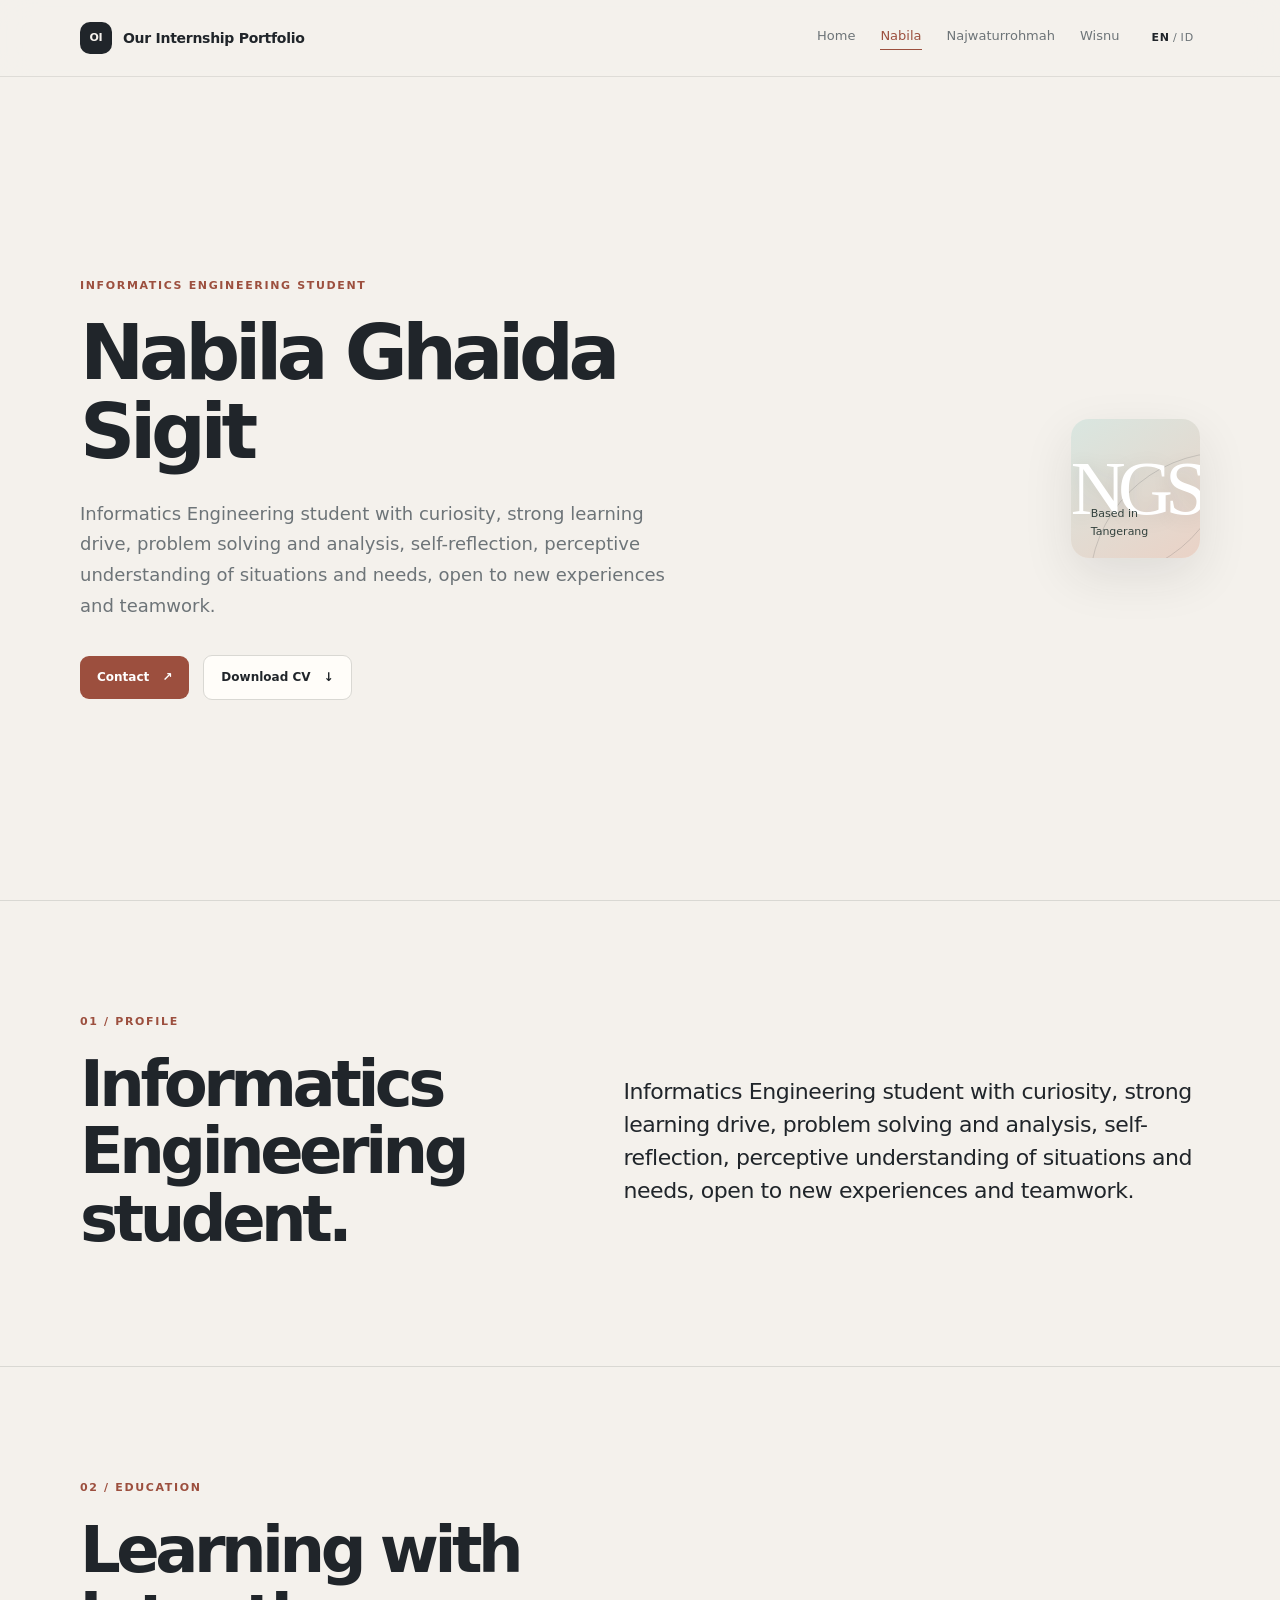
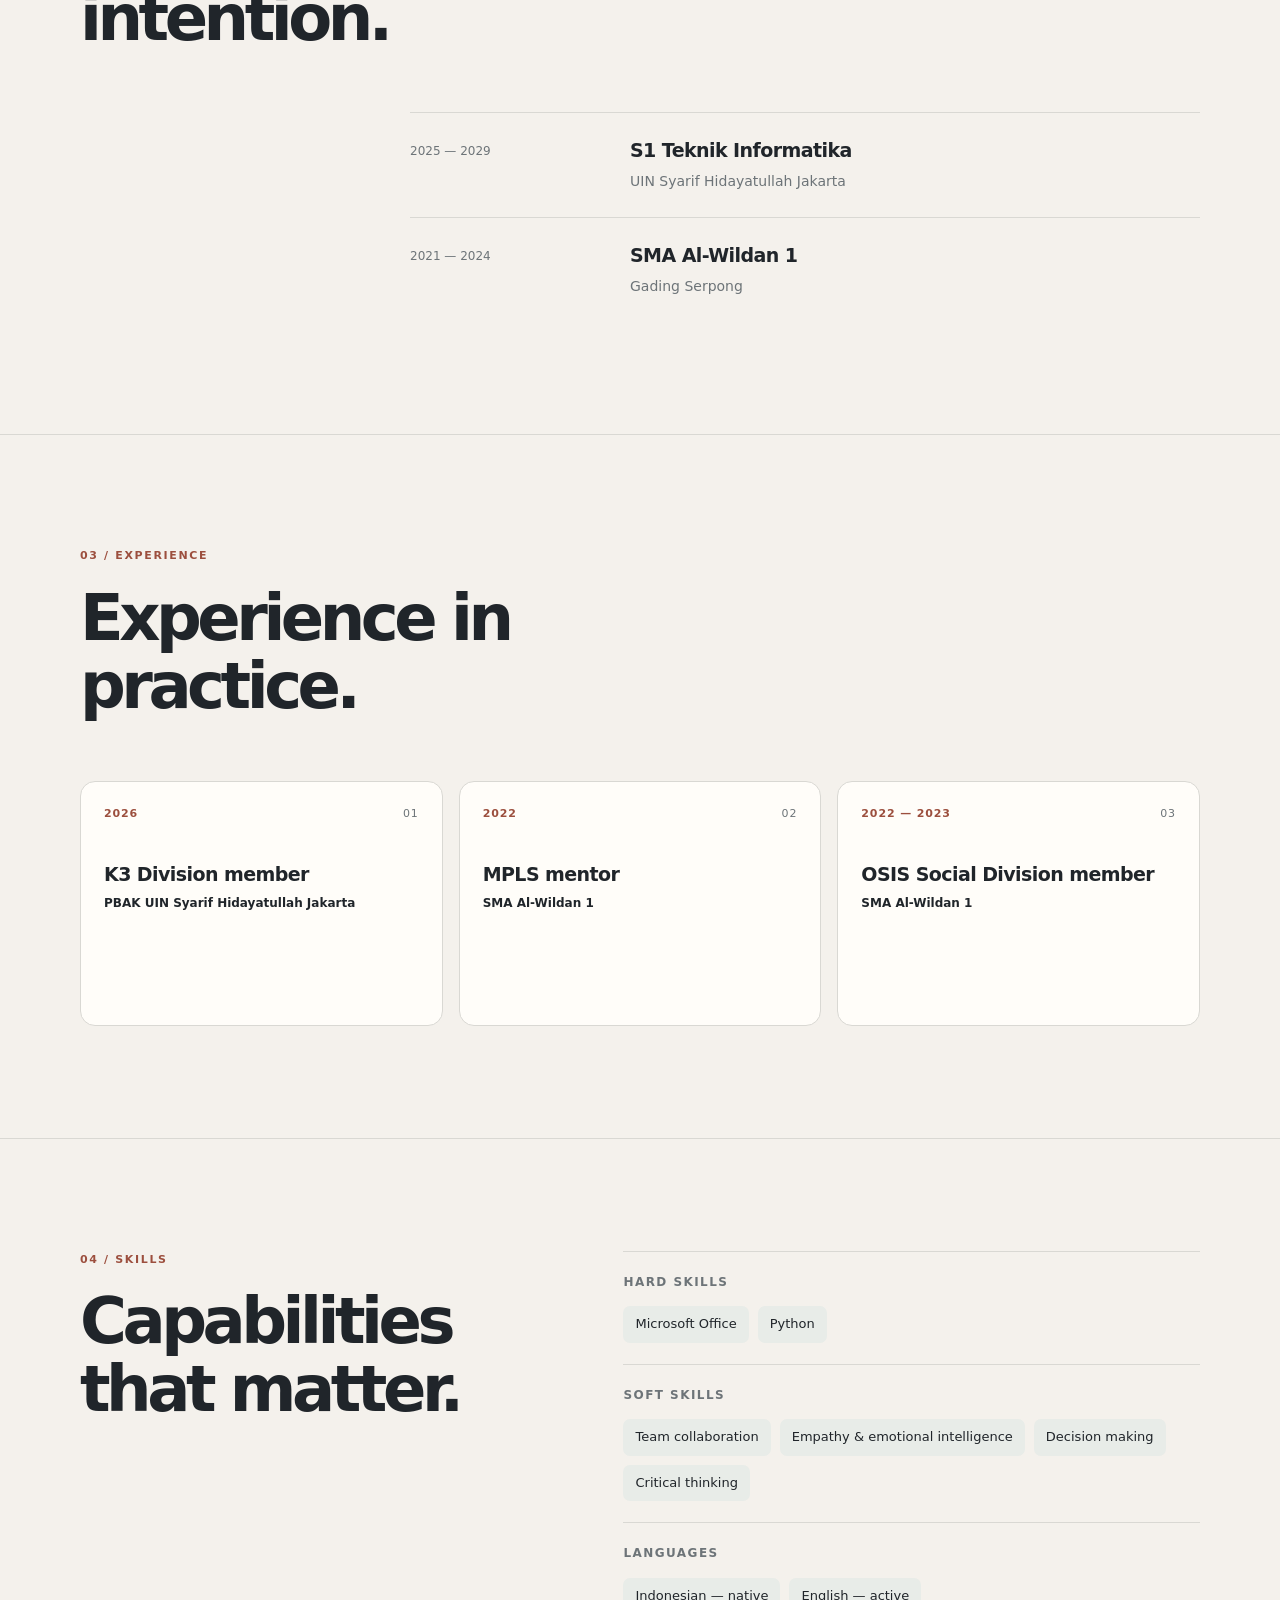
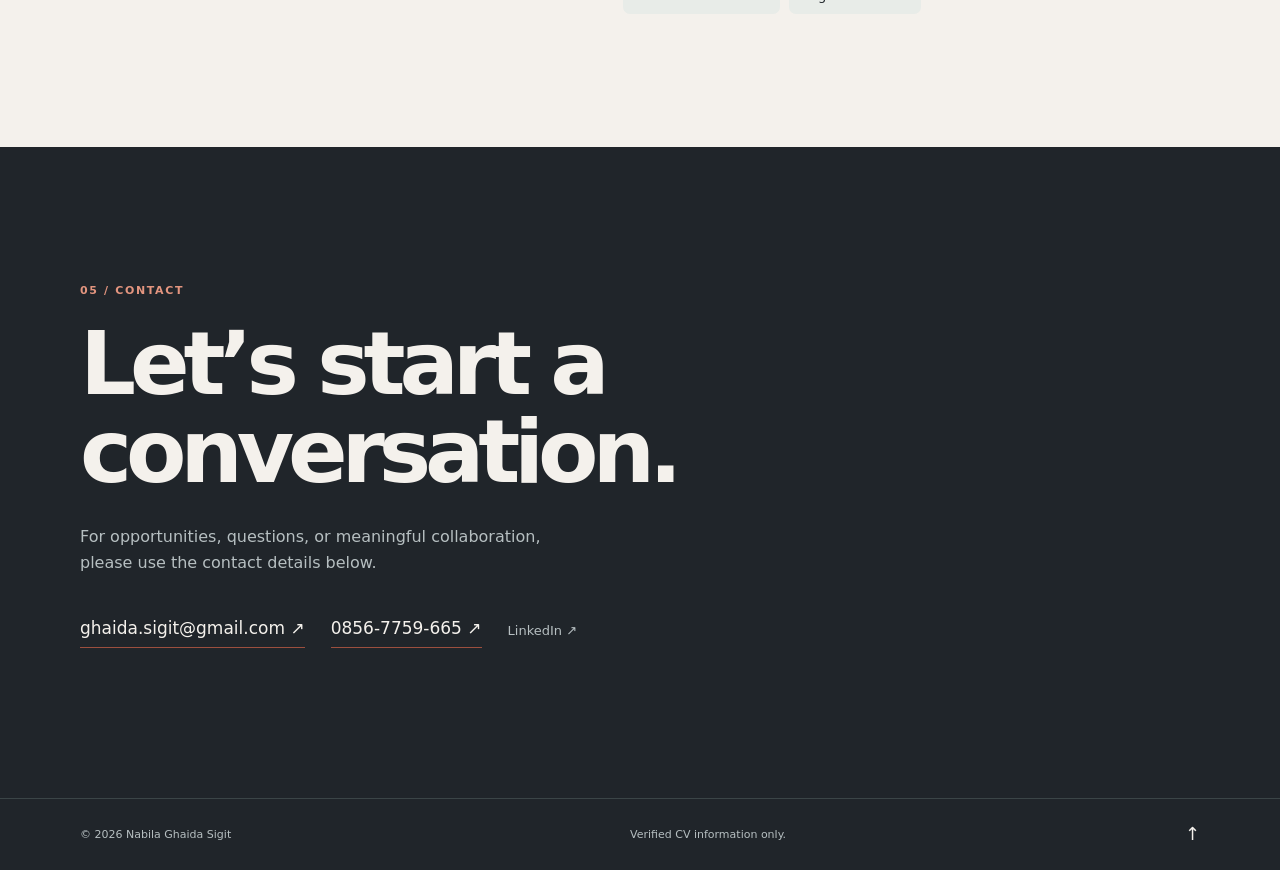
==== nabila.html @ 548d0d86 "Publish Nabila portfolio website Co-authored-by: Copilot App <223556219+Copilot@users.noreply.github" ====
<!doctype html><html lang="en"><head><meta charset="utf-8"><meta name="viewport" content="width=device-width, initial-scale=1"><meta name="description" content="Verified portfolio profile for Nabila Ghaida Sigit, Informatics Engineering student."><meta property="og:title" content="Nabila Ghaida Sigit | Our Internship Portfolio"><meta property="og:type" content="profile"><title>Nabila Ghaida Sigit | Our Internship Portfolio</title><link rel="stylesheet" href="styles.css"><script defer src="script.js"></script></head><body data-page="profile" data-profile="nabila"><div id="app"></div></body></html>
---- styles.css ----
:root{--bg:#f4f1ec;--surface:#fffdf9;--text:#20252a;--muted:#6d7478;--line:#d9d8d3;--accent:#9c4f3e;--accent-dark:#743426;--soft:#e8ece8;--shadow:0 18px 50px rgba(38,43,40,.1);--radius:18px}
*{box-sizing:border-box}html{scroll-behavior:smooth}body{margin:0;background:var(--bg);color:var(--text);font-family:Inter,ui-sans-serif,system-ui,-apple-system,"Segoe UI",sans-serif;line-height:1.6}a{color:inherit;text-decoration:none}button{font:inherit;color:inherit}.container{width:min(1120px,calc(100% - 48px));margin:auto}.skip-link{position:fixed;left:16px;top:-60px;background:var(--text);color:var(--bg);padding:10px 16px;z-index:99;border-radius:0 0 8px 8px}.skip-link:focus{top:0}.site-header{position:sticky;top:0;z-index:10;background:rgba(244,241,236,.92);backdrop-filter:blur(16px);border-bottom:1px solid rgba(217,216,211,.8)}.header-inner{height:76px;display:flex;align-items:center;gap:26px}.brand{display:flex;align-items:center;gap:11px;font-size:14px;font-weight:700;letter-spacing:-.02em}.brand-mark{display:grid;place-items:center;width:32px;height:32px;background:var(--text);color:var(--bg);border-radius:10px;font-size:11px}.desktop-nav{display:flex;gap:25px;margin-left:auto;font-size:13px;color:var(--muted)}.desktop-nav a:hover,.desktop-nav a.active{color:var(--accent)}.desktop-nav a.active{border-bottom:1px solid var(--accent);padding-bottom:3px}.header-actions{display:flex;align-items:center;gap:16px}.language-toggle,.menu-toggle{border:0;background:none;cursor:pointer}.language-toggle{font-size:11px;letter-spacing:.08em;color:var(--muted)}.language-toggle b{color:var(--text)}.language-toggle span{margin-left:3px}.menu-toggle{display:none;width:30px}.menu-toggle span{display:block;width:22px;height:1px;background:var(--text);margin:5px 0}.mobile-menu{display:none}
.section{padding:112px 0}.section-border{border-top:1px solid var(--line)}.landing-hero,.profile-hero{min-height:calc(100vh - 77px);display:flex;align-items:center;padding:100px 0}.landing-grid,.profile-hero-grid{display:grid;grid-template-columns:1.1fr .9fr;gap:100px;align-items:center}.eyebrow{font-size:11px;text-transform:uppercase;letter-spacing:.15em;color:var(--accent);font-weight:700;margin:0 0 20px}.landing-hero h1,.profile-hero h1{font-size:clamp(52px,7vw,92px);line-height:1.02;letter-spacing:-.07em;margin:0 0 28px}.landing-hero h1 em{font-family:Georgia,serif;font-weight:400;color:var(--accent)}.lead{max-width:570px;color:var(--muted);font-size:18px;line-height:1.7;margin:0}.landing-index{align-self:end;border-top:1px solid var(--line);padding-top:18px;max-width:270px;margin-left:auto;color:var(--muted);font-size:13px}.landing-index span{font-size:30px;color:var(--text);letter-spacing:-.08em}.profile-hero h1{font-size:clamp(48px,6vw,80px)}.profile-hero-grid{grid-template-columns:1.2fr .8fr}.profile-hero .lead{max-width:640px}.hero-actions{display:flex;flex-wrap:wrap;align-items:center;gap:14px;margin-top:34px}.button{padding:12px 17px;border-radius:9px;font-size:12px;font-weight:700;display:inline-flex;gap:13px;align-items:center;transition:transform .2s,background .2s}.button:hover{transform:translateY(-2px)}.button-primary{background:var(--accent);color:#fff}.button-primary:hover{background:var(--accent-dark)}.button-secondary{background:var(--surface);border:1px solid var(--line)}.portrait-card{aspect-ratio:1/1.08;max-width:380px;margin-left:auto;border-radius:var(--radius);background:linear-gradient(145deg,#d9e6e0,#ead2c6);display:grid;place-items:center;position:relative;overflow:hidden;box-shadow:var(--shadow)}.portrait-card:before,.portrait-card:after{content:"";position:absolute;border:1px solid rgba(32,37,42,.15);border-radius:50%;width:270px;height:270px}.portrait-card:before{transform:translate(-40px,-45px)}.portrait-card:after{transform:translate(90px,100px)}.portrait-initials{font-family:Georgia,serif;font-size:76px;letter-spacing:-.1em;color:#fff;text-shadow:0 3px 20px rgba(32,37,42,.12);z-index:1}.portrait-caption{position:absolute;bottom:18px;left:20px;right:20px;font-size:11px;color:#33423e;z-index:2}.section-heading h2{font-size:clamp(38px,5vw,64px);line-height:1.06;letter-spacing:-.07em;margin:0;max-width:560px}.two-column{display:grid;grid-template-columns:1fr 1.3fr;gap:100px}.section-content{max-width:650px;padding-top:40px}.section-content .large-copy{font-size:22px;line-height:1.5;color:var(--text);letter-spacing:-.02em}.timeline{max-width:790px;margin:60px 0 0 auto}.timeline-item{display:grid;grid-template-columns:190px 1fr;gap:30px;border-top:1px solid var(--line);padding:25px 0}.timeline-date{font-size:12px;color:var(--muted);padding-top:4px}.timeline h3,.experience-card h3{font-size:19px;line-height:1.35;letter-spacing:-.03em;margin:0 0 6px}.timeline p,.experience-card p{color:var(--muted);font-size:14px;margin:0}.experience-grid,.profile-grid{display:grid;grid-template-columns:repeat(3,1fr);gap:16px;margin-top:60px}.experience-card{background:var(--surface);border:1px solid var(--line);border-radius:15px;padding:23px;min-height:245px;display:flex;flex-direction:column}.experience-meta{display:flex;justify-content:space-between;color:var(--accent);font-size:11px;font-weight:700;letter-spacing:.08em;margin-bottom:40px}.card-number,.profile-number{color:var(--muted);font-weight:500}.organization{font-size:12px!important;color:var(--text)!important;font-weight:600;margin-bottom:13px!important}.skills-content{padding-top:0}.skill-group{border-top:1px solid var(--line);padding:21px 0}.skill-group h3{margin:0 0 14px;font-size:12px;text-transform:uppercase;letter-spacing:.12em;color:var(--muted)}.skill-pills{display:flex;flex-wrap:wrap;gap:9px}.skill-pills span{background:var(--soft);padding:8px 12px;border-radius:7px;font-size:13px}.contact-section{background:var(--text);color:var(--bg);padding:135px 0 150px}.contact-section .eyebrow{color:#e3957f}.contact-section h2{font-size:clamp(45px,7vw,88px);line-height:1;letter-spacing:-.07em;margin:0 0 28px;max-width:760px}.contact-section p:not(.eyebrow){color:#b6bfc1;max-width:500px}.contact-links{display:flex;align-items:center;gap:26px;flex-wrap:wrap;margin-top:40px}.contact-email,.contact-phone{font-size:17px;border-bottom:1px solid var(--accent);padding-bottom:5px}.linkedin-link{font-size:13px;color:#b6bfc1}.site-footer{background:var(--text);color:#b6bfc1;border-top:1px solid #3b4547;padding:21px 0;font-size:11px}.footer-inner{display:flex;justify-content:space-between;gap:20px;align-items:center}.footer-inner a{color:var(--bg);font-size:18px}.profile-card{min-height:260px;background:var(--surface);border:1px solid var(--line);border-radius:15px;padding:22px;display:flex;flex-direction:column;justify-content:space-between;transition:transform .2s,box-shadow .2s}.profile-card:hover{transform:translateY(-5px);box-shadow:var(--shadow)}.profile-card h3{font-size:22px;line-height:1.2;letter-spacing:-.04em;margin:15px 0 6px}.profile-card p{color:var(--muted);font-size:13px;margin:0}.initials{font-family:Georgia,serif;color:var(--accent);font-size:39px;letter-spacing:-.1em}.arrow{align-self:flex-end;font-size:20px;color:var(--accent)}
:focus-visible{outline:2px solid var(--accent);outline-offset:4px}@media(max-width:800px){.container{width:min(100% - 36px,600px)}.desktop-nav{display:none}.menu-toggle{display:block}.mobile-menu{display:grid;grid-template-rows:0fr;overflow:hidden;transition:grid-template-rows .25s}.mobile-menu.open{grid-template-rows:1fr;border-top:1px solid var(--line)}.mobile-menu a{min-height:0;padding:0 18px;color:var(--muted);font-size:13px}.mobile-menu.open a{padding:13px 18px}.landing-hero,.profile-hero{padding:80px 0 100px;min-height:auto}.landing-grid,.profile-hero-grid{grid-template-columns:1fr;gap:55px}.landing-index{margin:0}.portrait-card{margin:0;max-width:390px}.section{padding:88px 0}.two-column{grid-template-columns:1fr;gap:35px}.section-content{padding-top:0}.timeline{margin-top:45px}.experience-grid,.profile-grid{grid-template-columns:1fr;margin-top:45px}.experience-card{min-height:0}.experience-meta{margin-bottom:32px}.contact-section{padding:105px 0 120px}.footer-inner span:nth-child(2){display:none}}@media(max-width:450px){.brand span:last-child{display:none}.landing-hero h1,.profile-hero h1{font-size:50px}.lead{font-size:16px}.hero-actions .button{width:100%;justify-content:space-between}.timeline-item{grid-template-columns:1fr;gap:5px}.contact-links{align-items:flex-start;flex-direction:column;gap:18px}}@media(prefers-reduced-motion:reduce){html{scroll-behavior:auto}.button,.profile-card{transition:none}}
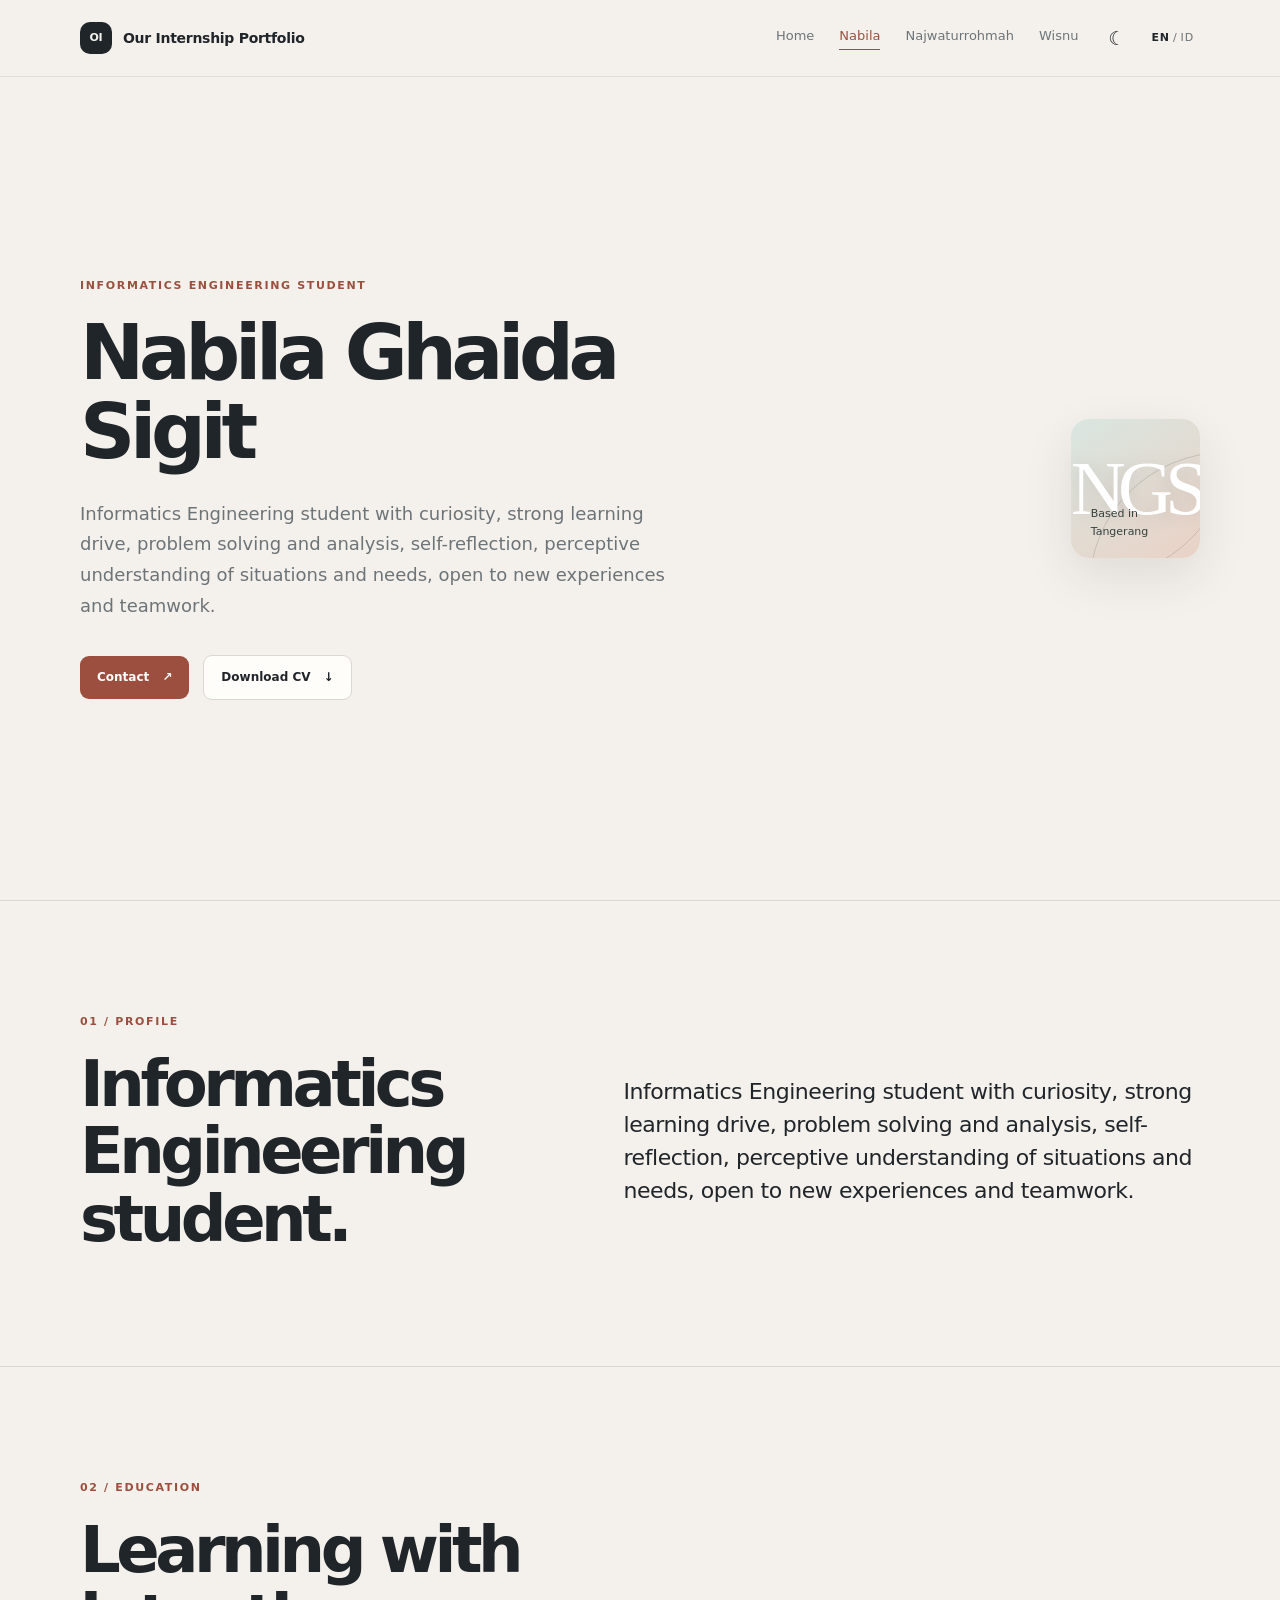
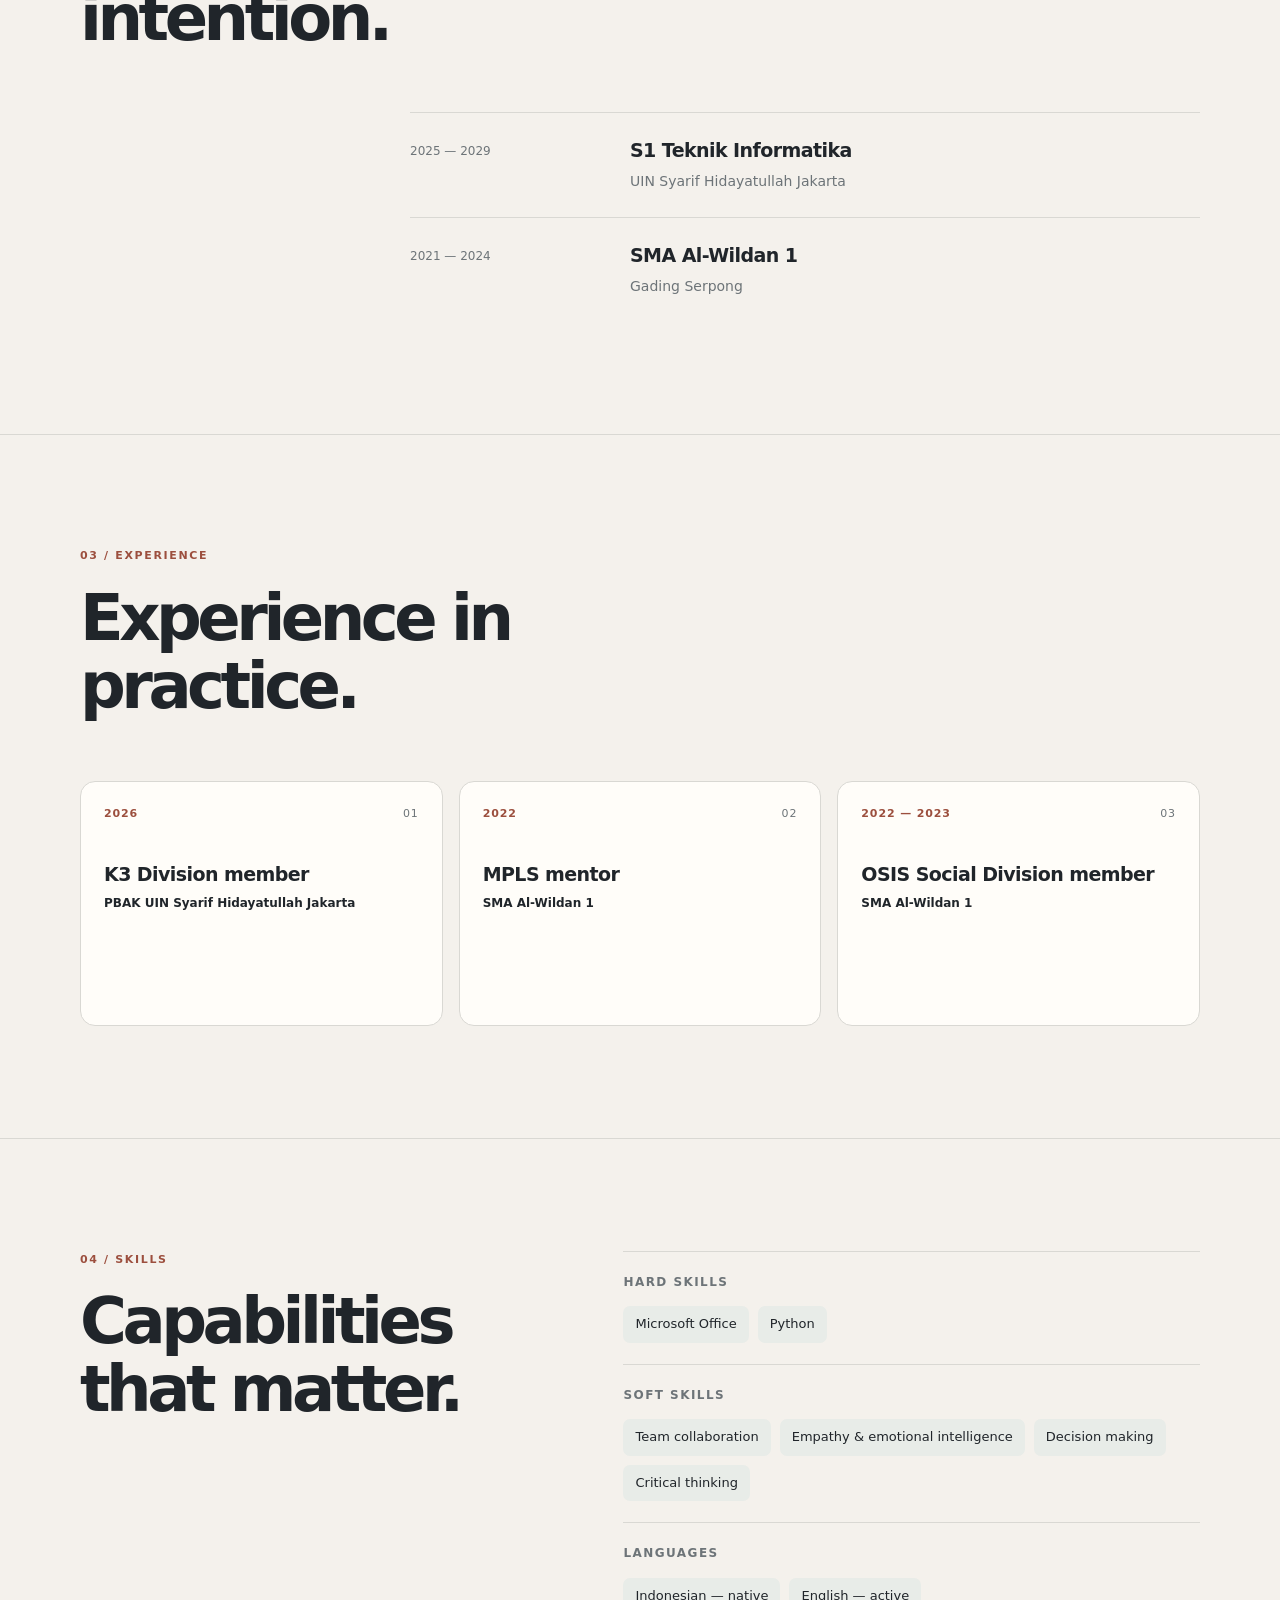
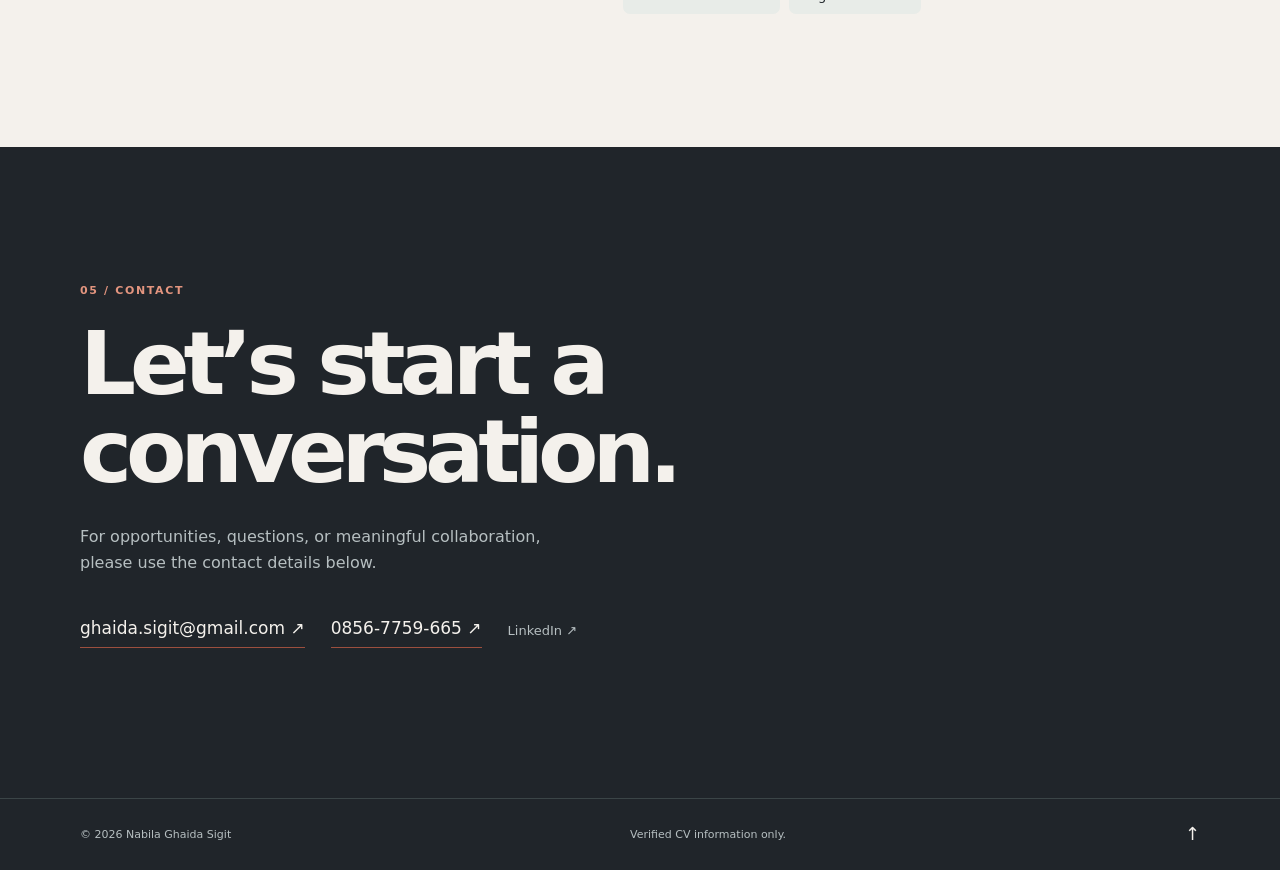
==== commit 2a440ce9: "Add navigation highlight and theme toggle Co-authored-by: Copilot App <223556219+Copilot@users.norep" ====
--- a/nabila.html
+++ b/nabila.html
@@ -1 +1 @@
-<!doctype html><html lang="en"><head><meta charset="utf-8"><meta name="viewport" content="width=device-width, initial-scale=1"><meta name="description" content="Verified portfolio profile for Nabila Ghaida Sigit, Informatics Engineering student."><meta property="og:title" content="Nabila Ghaida Sigit | Our Internship Portfolio"><meta property="og:type" content="profile"><title>Nabila Ghaida Sigit | Our Internship Portfolio</title><link rel="stylesheet" href="styles.css"><script defer src="script.js"></script></head><body data-page="profile" data-profile="nabila"><div id="app"></div></body></html>
+<!doctype html><html lang="en"><head><meta charset="utf-8"><meta name="viewport" content="width=device-width, initial-scale=1"><meta name="description" content="Verified portfolio profile for Nabila Ghaida Sigit, Informatics Engineering student."><meta property="og:title" content="Nabila Ghaida Sigit | Our Internship Portfolio"><meta property="og:type" content="profile"><title>Nabila Ghaida Sigit | Our Internship Portfolio</title><link rel="stylesheet" href="styles.css"><link rel="stylesheet" href="theme.css"><script defer src="script.js"></script></head><body data-page="profile" data-profile="nabila"><div id="app"></div></body></html>
--- a/theme.css
+++ b/theme.css
@@ -0,0 +1,75 @@
+:root[data-theme="dark"] {
+  color-scheme: dark;
+  --bg: #171b20;
+  --surface: #22282e;
+  --text: #e8e8e4;
+  --muted: #a7afb4;
+  --line: #3b4248;
+  --accent: #e3957f;
+  --accent-dark: #f0ab96;
+  --soft: #293238;
+  --shadow: 0 18px 50px rgba(0, 0, 0, .3);
+}
+
+:root[data-theme="light"] {
+  color-scheme: light;
+}
+
+body {
+  transition: background-color .2s, color .2s;
+}
+
+.site-header {
+  background: rgba(244, 241, 236, .92);
+}
+
+.desktop-nav a.active,
+.mobile-menu a.active {
+  color: var(--accent);
+}
+
+.mobile-menu a.active {
+  font-weight: 700;
+}
+
+.theme-toggle {
+  border: 0;
+  background: none;
+  color: var(--text);
+  cursor: pointer;
+  font-size: 19px;
+  line-height: 1;
+  padding: 4px;
+}
+
+.theme-toggle:hover {
+  color: var(--accent);
+}
+
+:root[data-theme="dark"] .site-header {
+  background: rgba(23, 27, 32, .92);
+  border-bottom-color: var(--line);
+}
+
+:root[data-theme="dark"] .portrait-card {
+  background: linear-gradient(145deg, #354942, #67463e);
+}
+
+:root[data-theme="dark"] .portrait-card:before,
+:root[data-theme="dark"] .portrait-card:after {
+  border-color: rgba(255, 255, 255, .18);
+}
+
+:root[data-theme="dark"] .portrait-caption {
+  color: #e8e8e4;
+}
+
+:root[data-theme="dark"] .contact-section,
+:root[data-theme="dark"] .site-footer {
+  background: #0e1216;
+  color: #e8e8e4;
+}
+
+:root[data-theme="dark"] .footer-inner a {
+  color: #e8e8e4;
+}
